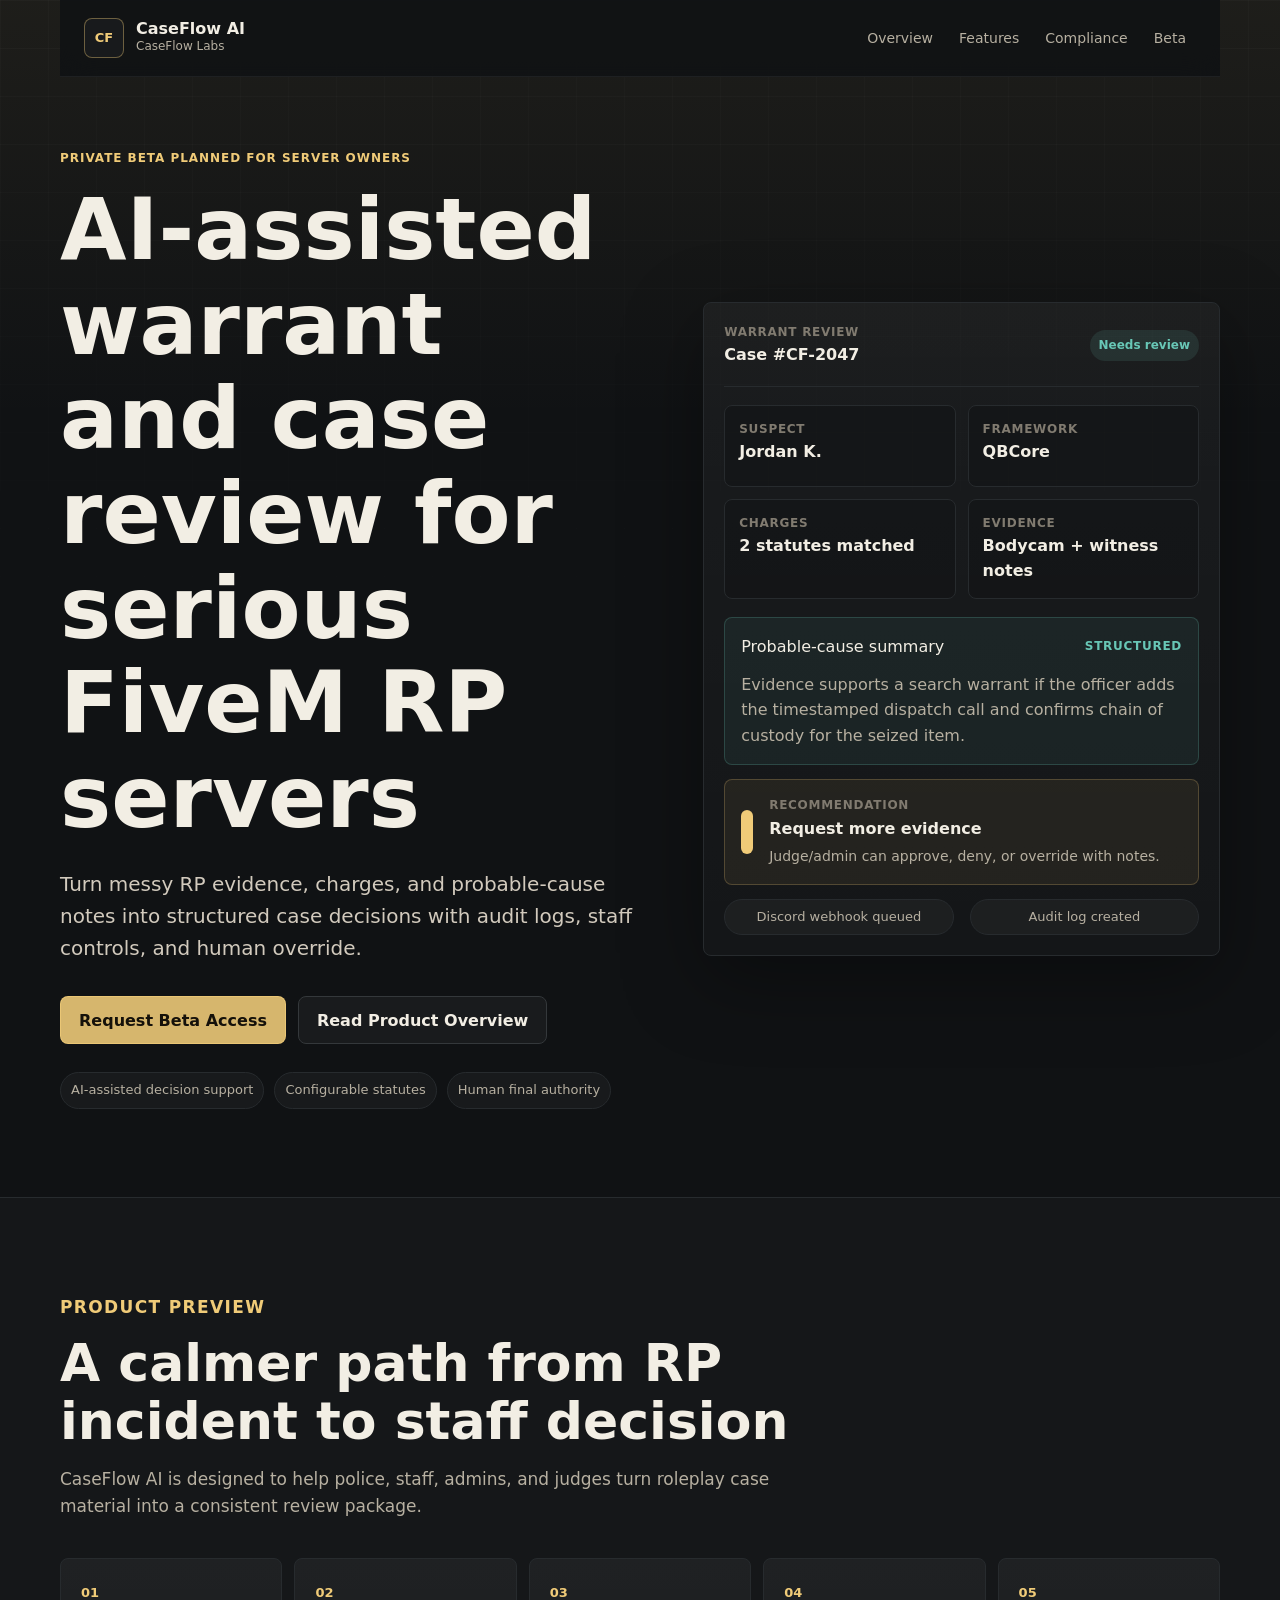
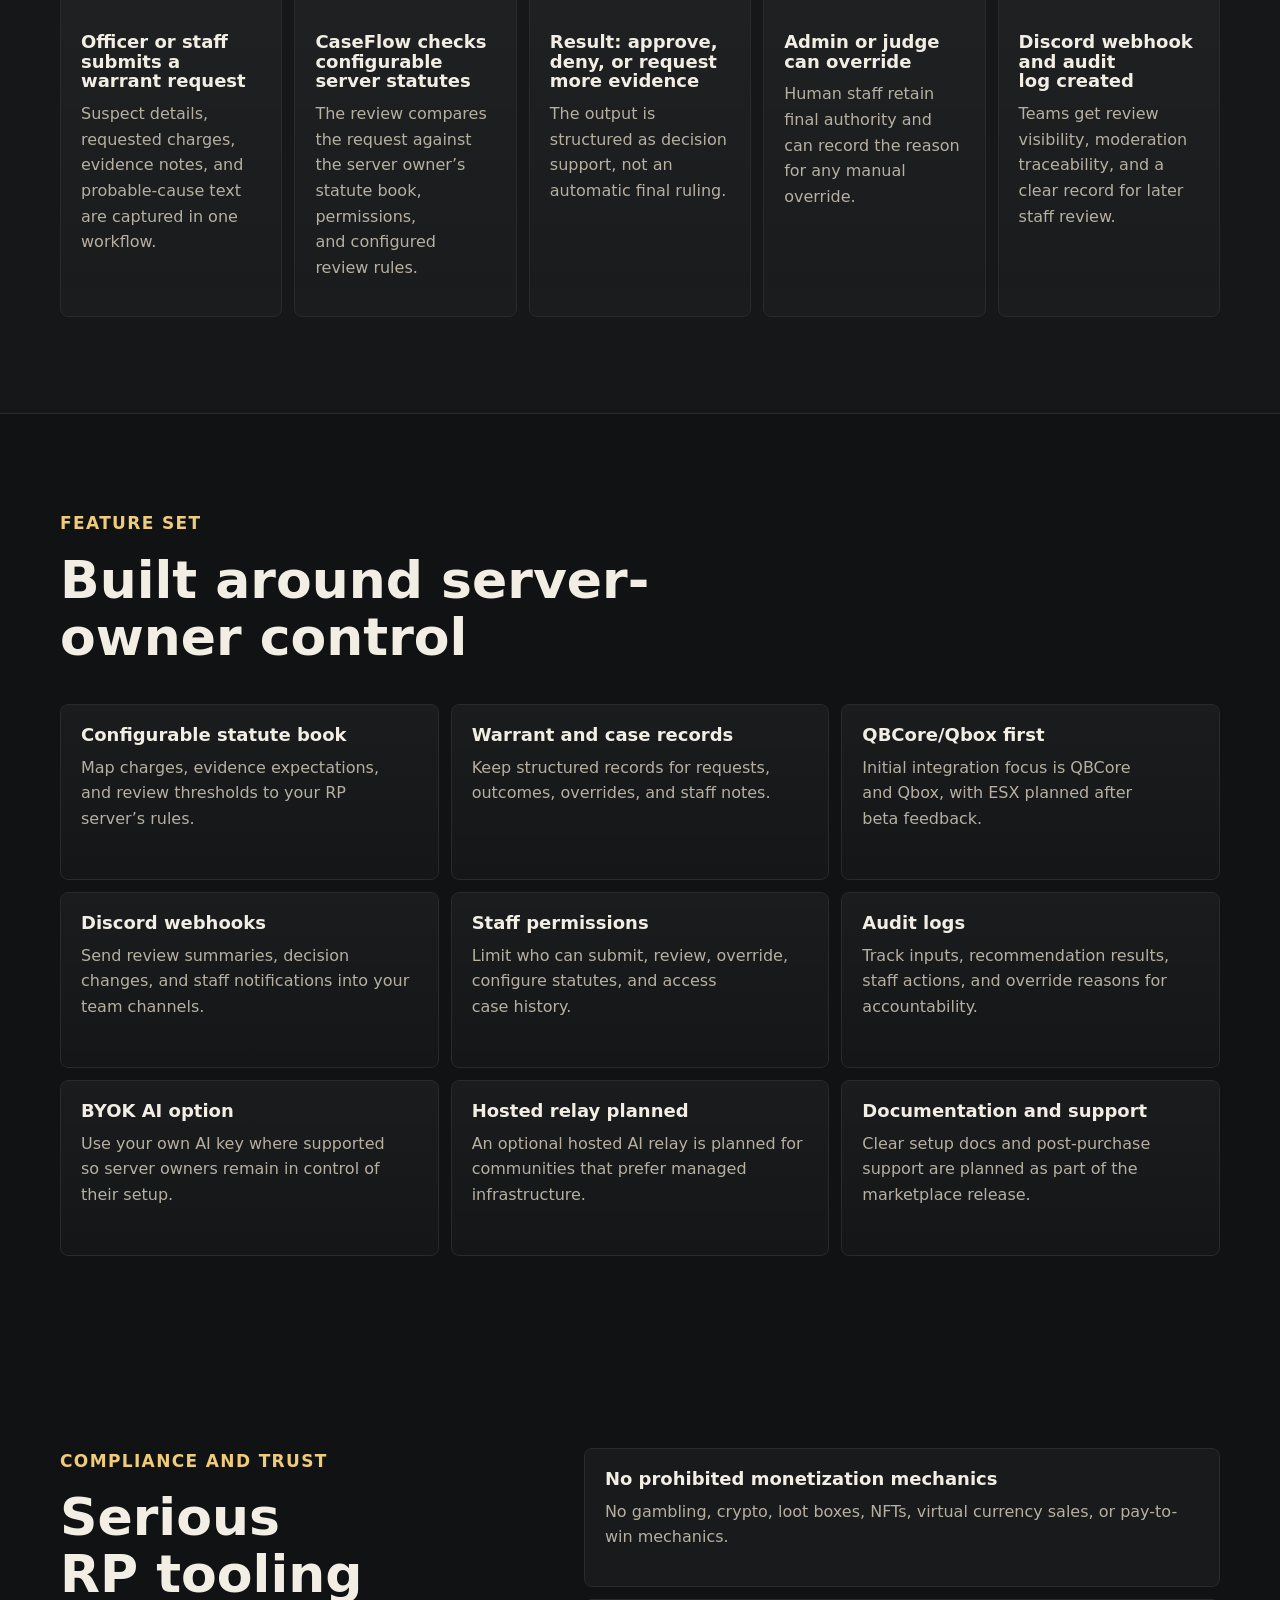
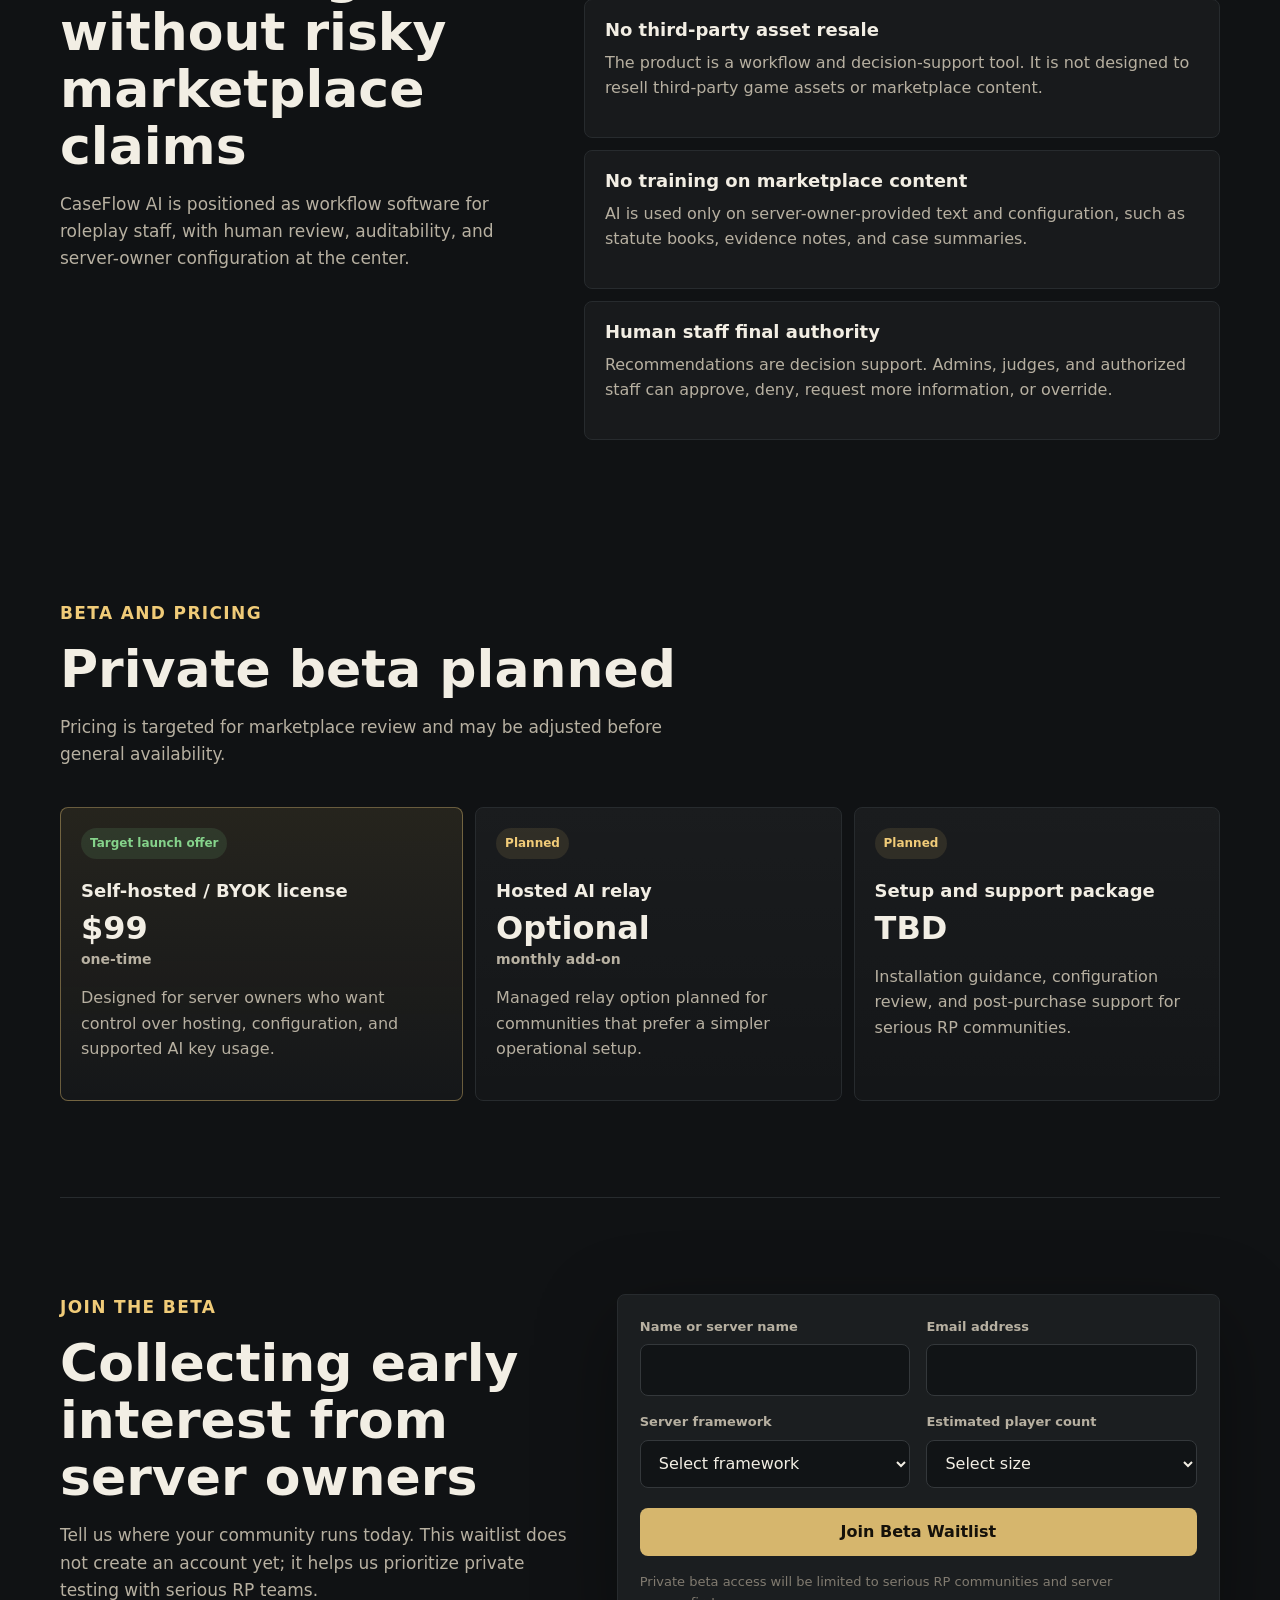
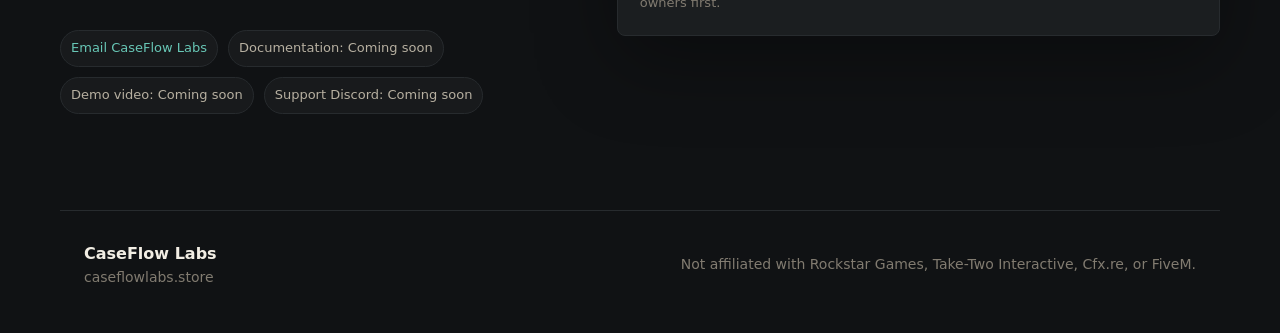
==== index.html @ 1d50b31f "Add CaseFlow AI landing page" ====
<!doctype html>
<html lang="en">
  <head>
    <meta charset="utf-8" />
    <meta name="viewport" content="width=device-width, initial-scale=1" />
    <title>AI-Assisted Warrant Review | CaseFlow AI</title>
    <meta
      name="description"
      content="CaseFlow AI helps serious FiveM RP servers structure warrant requests, evidence notes, case decisions, audit logs, and human staff review."
    />
    <meta name="robots" content="index, follow" />
    <link rel="canonical" href="https://caseflowlabs.store/" />
    <meta property="og:type" content="website" />
    <meta property="og:title" content="CaseFlow AI by CaseFlow Labs" />
    <meta
      property="og:description"
      content="AI-assisted warrant and case review workflow for serious FiveM RP servers."
    />
    <meta property="og:url" content="https://caseflowlabs.store/" />
    <meta property="og:image" content="https://caseflowlabs.store/og-image.svg" />
    <meta name="twitter:card" content="summary_large_image" />
    <meta name="theme-color" content="#101214" />
    <link rel="icon" href="data:image/svg+xml,%3Csvg xmlns='http://www.w3.org/2000/svg' viewBox='0 0 64 64'%3E%3Crect width='64' height='64' rx='14' fill='%23101214'/%3E%3Cpath d='M18 18h28v6H18zm0 11h28v5H18zm0 10h18v5H18z' fill='%23d6b66d'/%3E%3Cpath d='M42 38l5 5 9-12' stroke='%2368c7b6' stroke-width='5' fill='none' stroke-linecap='round' stroke-linejoin='round'/%3E%3C/svg%3E" />
    <link rel="stylesheet" href="styles.css" />
    <script type="application/ld+json">
      {
        "@context": "https://schema.org",
        "@graph": [
          {
            "@type": "Organization",
            "name": "CaseFlow Labs",
            "url": "https://caseflowlabs.store/",
            "email": "hello@caseflowlabs.store"
          },
          {
            "@type": "SoftwareApplication",
            "name": "CaseFlow AI",
            "applicationCategory": "BusinessApplication",
            "operatingSystem": "Web, FiveM server environments",
            "description": "AI-assisted warrant and case-review decision support for serious FiveM roleplay servers, with configurable statutes, audit logs, staff controls, and human override.",
            "offers": {
              "@type": "Offer",
              "price": "99",
              "priceCurrency": "USD",
              "availability": "https://schema.org/PreOrder"
            },
            "publisher": {
              "@type": "Organization",
              "name": "CaseFlow Labs"
            }
          }
        ]
      }
    </script>
  </head>
  <body>
    <header class="site-header">
      <a class="brand" href="#top" aria-label="CaseFlow AI home">
        <span class="brand-mark" aria-hidden="true">CF</span>
        <span>
          <strong>CaseFlow AI</strong>
          <small>CaseFlow Labs</small>
        </span>
      </a>

      <nav class="nav" aria-label="Primary navigation">
        <a href="#overview">Overview</a>
        <a href="#features">Features</a>
        <a href="#trust">Compliance</a>
        <a href="#beta">Beta</a>
      </nav>
    </header>

    <main id="top">
      <section class="hero section-shell" aria-labelledby="hero-title">
        <div class="hero-copy">
          <p class="eyebrow">Private beta planned for server owners</p>
          <h1 id="hero-title">
            AI-assisted warrant and case review for serious FiveM RP servers
          </h1>
          <p class="hero-subtext">
            Turn messy RP evidence, charges, and probable-cause notes into
            structured case decisions with audit logs, staff controls, and
            human override.
          </p>

          <div class="cta-row" aria-label="Primary calls to action">
            <a
              class="button button-primary"
              href="mailto:hello@caseflowlabs.store?subject=CaseFlow%20AI%20Beta%20Access"
            >
              Request Beta Access
            </a>
            <a class="button button-secondary" href="#overview">
              Read Product Overview
            </a>
          </div>

          <div class="hero-proof" aria-label="Product positioning">
            <span>AI-assisted decision support</span>
            <span>Configurable statutes</span>
            <span>Human final authority</span>
          </div>
        </div>

        <aside class="case-panel" aria-label="CaseFlow AI product preview">
          <div class="panel-topbar">
            <div>
              <span class="panel-kicker">Warrant Review</span>
              <strong>Case #CF-2047</strong>
            </div>
            <span class="status-pill status-review">Needs review</span>
          </div>

          <div class="case-grid">
            <div>
              <span class="field-label">Suspect</span>
              <strong>Jordan K.</strong>
            </div>
            <div>
              <span class="field-label">Framework</span>
              <strong>QBCore</strong>
            </div>
            <div>
              <span class="field-label">Charges</span>
              <strong>2 statutes matched</strong>
            </div>
            <div>
              <span class="field-label">Evidence</span>
              <strong>Bodycam + witness notes</strong>
            </div>
          </div>

          <div class="evidence-card">
            <div class="card-heading">
              <span>Probable-cause summary</span>
              <span class="confidence">Structured</span>
            </div>
            <p>
              Evidence supports a search warrant if the officer adds the
              timestamped dispatch call and confirms chain of custody for the
              seized item.
            </p>
          </div>

          <div class="recommendation">
            <span class="signal signal-info" aria-hidden="true"></span>
            <div>
              <span class="field-label">Recommendation</span>
              <strong>Request more evidence</strong>
              <p>Judge/admin can approve, deny, or override with notes.</p>
            </div>
          </div>

          <div class="audit-row">
            <span>Discord webhook queued</span>
            <span>Audit log created</span>
          </div>
        </aside>
      </section>

      <section class="section-shell section-band" id="overview" aria-labelledby="overview-title">
        <div class="section-heading">
          <p class="eyebrow">Product preview</p>
          <h2 id="overview-title">A calmer path from RP incident to staff decision</h2>
          <p>
            CaseFlow AI is designed to help police, staff, admins, and judges
            turn roleplay case material into a consistent review package.
          </p>
        </div>

        <div class="process-grid">
          <article class="process-step">
            <span class="step-number">01</span>
            <h3>Officer or staff submits a warrant request</h3>
            <p>Suspect details, requested charges, evidence notes, and probable-cause text are captured in one workflow.</p>
          </article>
          <article class="process-step">
            <span class="step-number">02</span>
            <h3>CaseFlow checks configurable server statutes</h3>
            <p>The review compares the request against the server owner’s statute book, permissions, and configured review rules.</p>
          </article>
          <article class="process-step">
            <span class="step-number">03</span>
            <h3>Result: approve, deny, or request more evidence</h3>
            <p>The output is structured as decision support, not an automatic final ruling.</p>
          </article>
          <article class="process-step">
            <span class="step-number">04</span>
            <h3>Admin or judge can override</h3>
            <p>Human staff retain final authority and can record the reason for any manual override.</p>
          </article>
          <article class="process-step">
            <span class="step-number">05</span>
            <h3>Discord webhook and audit log created</h3>
            <p>Teams get review visibility, moderation traceability, and a clear record for later staff review.</p>
          </article>
        </div>
      </section>

      <section class="section-shell" id="features" aria-labelledby="features-title">
        <div class="section-heading compact">
          <p class="eyebrow">Feature set</p>
          <h2 id="features-title">Built around server-owner control</h2>
        </div>

        <div class="feature-grid">
          <article class="feature-card">
            <h3>Configurable statute book</h3>
            <p>Map charges, evidence expectations, and review thresholds to your RP server’s rules.</p>
          </article>
          <article class="feature-card">
            <h3>Warrant and case records</h3>
            <p>Keep structured records for requests, outcomes, overrides, and staff notes.</p>
          </article>
          <article class="feature-card">
            <h3>QBCore/Qbox first</h3>
            <p>Initial integration focus is QBCore and Qbox, with ESX planned after beta feedback.</p>
          </article>
          <article class="feature-card">
            <h3>Discord webhooks</h3>
            <p>Send review summaries, decision changes, and staff notifications into your team channels.</p>
          </article>
          <article class="feature-card">
            <h3>Staff permissions</h3>
            <p>Limit who can submit, review, override, configure statutes, and access case history.</p>
          </article>
          <article class="feature-card">
            <h3>Audit logs</h3>
            <p>Track inputs, recommendation results, staff actions, and override reasons for accountability.</p>
          </article>
          <article class="feature-card">
            <h3>BYOK AI option</h3>
            <p>Use your own AI key where supported so server owners remain in control of their setup.</p>
          </article>
          <article class="feature-card">
            <h3>Hosted relay planned</h3>
            <p>An optional hosted AI relay is planned for communities that prefer managed infrastructure.</p>
          </article>
          <article class="feature-card">
            <h3>Documentation and support</h3>
            <p>Clear setup docs and post-purchase support are planned as part of the marketplace release.</p>
          </article>
        </div>
      </section>

      <section class="section-shell trust-layout" id="trust" aria-labelledby="trust-title">
        <div class="section-heading sticky-heading">
          <p class="eyebrow">Compliance and trust</p>
          <h2 id="trust-title">Serious RP tooling without risky marketplace claims</h2>
          <p>
            CaseFlow AI is positioned as workflow software for roleplay staff,
            with human review, auditability, and server-owner configuration at
            the center.
          </p>
        </div>

        <div class="trust-list">
          <article>
            <h3>No prohibited monetization mechanics</h3>
            <p>No gambling, crypto, loot boxes, NFTs, virtual currency sales, or pay-to-win mechanics.</p>
          </article>
          <article>
            <h3>No third-party asset resale</h3>
            <p>The product is a workflow and decision-support tool. It is not designed to resell third-party game assets or marketplace content.</p>
          </article>
          <article>
            <h3>No training on marketplace content</h3>
            <p>AI is used only on server-owner-provided text and configuration, such as statute books, evidence notes, and case summaries.</p>
          </article>
          <article>
            <h3>Human staff final authority</h3>
            <p>Recommendations are decision support. Admins, judges, and authorized staff can approve, deny, request more information, or override.</p>
          </article>
        </div>
      </section>

      <section class="section-shell pricing-section" id="pricing" aria-labelledby="pricing-title">
        <div class="section-heading compact">
          <p class="eyebrow">Beta and pricing</p>
          <h2 id="pricing-title">Private beta planned</h2>
          <p>
            Pricing is targeted for marketplace review and may be adjusted
            before general availability.
          </p>
        </div>

        <div class="pricing-grid">
          <article class="pricing-card highlighted">
            <span class="status-pill status-ready">Target launch offer</span>
            <h3>Self-hosted / BYOK license</h3>
            <p class="price">$99 <span>one-time</span></p>
            <p>Designed for server owners who want control over hosting, configuration, and supported AI key usage.</p>
          </article>
          <article class="pricing-card">
            <span class="status-pill status-planned">Planned</span>
            <h3>Hosted AI relay</h3>
            <p class="price">Optional <span>monthly add-on</span></p>
            <p>Managed relay option planned for communities that prefer a simpler operational setup.</p>
          </article>
          <article class="pricing-card">
            <span class="status-pill status-planned">Planned</span>
            <h3>Setup and support package</h3>
            <p class="price">TBD</p>
            <p>Installation guidance, configuration review, and post-purchase support for serious RP communities.</p>
          </article>
        </div>
      </section>

      <section class="section-shell beta-section" id="beta" aria-labelledby="beta-title">
        <div class="beta-copy">
          <p class="eyebrow">Join the beta</p>
          <h2 id="beta-title">Collecting early interest from server owners</h2>
          <p>
            Tell us where your community runs today. This waitlist does not
            create an account yet; it helps us prioritize private testing with
            serious RP teams.
          </p>

          <div class="resource-links" aria-label="Product resources">
            <a href="mailto:hello@caseflowlabs.store?subject=CaseFlow%20AI%20Beta%20Access">Email CaseFlow Labs</a>
            <span>Documentation: Coming soon</span>
            <span>Demo video: Coming soon</span>
            <span>Support Discord: Coming soon</span>
          </div>
        </div>

        <form class="waitlist-form" id="waitlist-form">
          <div class="form-row">
            <label for="name">Name or server name</label>
            <input id="name" name="name" type="text" autocomplete="organization" required />
          </div>
          <div class="form-row">
            <label for="email">Email address</label>
            <input id="email" name="email" type="email" autocomplete="email" required />
          </div>
          <div class="form-row">
            <label for="framework">Server framework</label>
            <select id="framework" name="framework" required>
              <option value="" selected disabled>Select framework</option>
              <option>QBCore</option>
              <option>Qbox</option>
              <option>ESX</option>
              <option>Other</option>
            </select>
          </div>
          <div class="form-row">
            <label for="players">Estimated player count</label>
            <select id="players" name="players" required>
              <option value="" selected disabled>Select size</option>
              <option>Under 50</option>
              <option>50-100</option>
              <option>100-250</option>
              <option>250+</option>
            </select>
          </div>

          <button class="button button-primary form-button" type="submit">
            Join Beta Waitlist
          </button>
          <p class="form-note">
            Private beta access will be limited to serious RP communities and
            server owners first.
          </p>
          <p class="form-success" id="form-success" role="status" aria-live="polite" hidden>
            Thanks - you're on the CaseFlow AI beta list. We'll reach out when
            private testing opens.
          </p>
        </form>
      </section>
    </main>

    <footer class="site-footer">
      <div>
        <strong>CaseFlow Labs</strong>
        <p>caseflowlabs.store</p>
      </div>
      <p>
        Not affiliated with Rockstar Games, Take-Two Interactive, Cfx.re, or
        FiveM.
      </p>
    </footer>

    <script src="script.js" defer></script>
  </body>
</html>
---- styles.css ----
:root {
  color-scheme: dark;
  --bg: #101214;
  --bg-2: #151719;
  --panel: #1b1e20;
  --panel-2: #202427;
  --line: #34383b;
  --line-soft: #272b2e;
  --text: #f2eee4;
  --muted: #b7b0a1;
  --quiet: #817b70;
  --gold: #d6b66d;
  --gold-strong: #f0cb78;
  --teal: #68c7b6;
  --green: #85d38b;
  --red: #e06a61;
  --shadow: 0 24px 80px rgba(0, 0, 0, 0.34);
  --radius: 8px;
  --max: 1160px;
}

* {
  box-sizing: border-box;
}

html {
  scroll-behavior: smooth;
}

body {
  margin: 0;
  min-width: 320px;
  background:
    linear-gradient(180deg, rgba(214, 182, 109, 0.07) 0, transparent 420px),
    var(--bg);
  color: var(--text);
  font-family:
    Inter, ui-sans-serif, system-ui, -apple-system, BlinkMacSystemFont,
    "Segoe UI", sans-serif;
  font-feature-settings: "kern", "liga", "tnum";
  line-height: 1.6;
}

body::before {
  position: fixed;
  inset: 0;
  z-index: -1;
  pointer-events: none;
  content: "";
  background-image:
    linear-gradient(rgba(255, 255, 255, 0.025) 1px, transparent 1px),
    linear-gradient(90deg, rgba(255, 255, 255, 0.02) 1px, transparent 1px);
  background-size: 48px 48px;
  mask-image: linear-gradient(to bottom, black, transparent 78%);
}

a {
  color: inherit;
  text-decoration: none;
}

button,
input,
select {
  font: inherit;
}

input,
select {
  width: 100%;
  min-height: 48px;
  border: 1px solid var(--line);
  border-radius: var(--radius);
  background: #111416;
  color: var(--text);
  padding: 12px 14px;
  outline: none;
}

input:focus-visible,
select:focus-visible,
a:focus-visible,
button:focus-visible {
  outline: 2px solid var(--teal);
  outline-offset: 3px;
}

.site-header {
  position: sticky;
  top: 0;
  z-index: 20;
  display: flex;
  align-items: center;
  justify-content: space-between;
  gap: 24px;
  max-width: var(--max);
  margin-inline: auto;
  padding: 18px 24px;
  background: rgba(16, 18, 20, 0.86);
  border-bottom: 1px solid rgba(255, 255, 255, 0.06);
  backdrop-filter: blur(16px);
}

.brand {
  display: inline-flex;
  align-items: center;
  gap: 12px;
  min-width: fit-content;
}

.brand-mark {
  display: grid;
  width: 40px;
  height: 40px;
  place-items: center;
  border: 1px solid rgba(214, 182, 109, 0.45);
  border-radius: var(--radius);
  background: #181a1c;
  color: var(--gold-strong);
  font-size: 13px;
  font-weight: 800;
}

.brand strong,
.brand small {
  display: block;
}

.brand strong {
  line-height: 1.1;
}

.brand small {
  color: var(--muted);
  font-size: 12px;
}

.nav {
  display: flex;
  align-items: center;
  justify-content: flex-end;
  gap: 6px;
  color: var(--muted);
  font-size: 14px;
}

.nav a {
  border-radius: var(--radius);
  padding: 8px 10px;
}

.nav a:hover {
  background: rgba(255, 255, 255, 0.06);
  color: var(--text);
}

.section-shell {
  width: min(var(--max), calc(100% - 40px));
  margin-inline: auto;
  padding-block: 96px;
}

.hero {
  display: grid;
  grid-template-columns: minmax(0, 1fr) minmax(360px, 0.88fr);
  align-items: center;
  gap: 56px;
  min-height: calc(100vh - 77px);
  padding-block: 72px 88px;
}

.hero-copy {
  max-width: 720px;
}

.eyebrow {
  margin: 0 0 14px;
  color: var(--gold-strong);
  font-size: 12px;
  font-weight: 800;
  letter-spacing: 0.08em;
  text-transform: uppercase;
}

h1,
h2,
h3,
p {
  margin-top: 0;
}

h1,
h2,
h3 {
  line-height: 1.1;
  letter-spacing: 0;
  text-wrap: balance;
}

h1 {
  max-width: 13ch;
  margin-bottom: 24px;
  font-size: clamp(44px, 7.2vw, 86px);
}

h2 {
  margin-bottom: 16px;
  font-size: clamp(32px, 4.2vw, 52px);
}

h3 {
  margin-bottom: 10px;
  font-size: 18px;
}

p {
  color: var(--muted);
  text-wrap: pretty;
}

.hero-subtext {
  max-width: 64ch;
  margin-bottom: 32px;
  color: #d2cabd;
  font-size: 20px;
}

.cta-row {
  display: flex;
  flex-wrap: wrap;
  gap: 12px;
  margin-bottom: 28px;
}

.button {
  display: inline-flex;
  min-height: 48px;
  align-items: center;
  justify-content: center;
  border-radius: var(--radius);
  padding: 12px 18px;
  font-weight: 800;
  line-height: 1.2;
}

.button-primary {
  border: 1px solid rgba(240, 203, 120, 0.78);
  background: var(--gold);
  color: #15110a;
}

.button-primary:hover {
  background: var(--gold-strong);
}

.button-secondary {
  border: 1px solid var(--line);
  background: rgba(255, 255, 255, 0.04);
  color: var(--text);
}

.button-secondary:hover {
  border-color: rgba(104, 199, 182, 0.5);
  background: rgba(104, 199, 182, 0.08);
}

.hero-proof {
  display: flex;
  flex-wrap: wrap;
  gap: 10px;
  color: var(--muted);
  font-size: 13px;
}

.hero-proof span,
.audit-row span,
.resource-links span,
.resource-links a {
  border: 1px solid var(--line-soft);
  border-radius: 999px;
  background: rgba(255, 255, 255, 0.035);
  padding: 7px 10px;
}

.case-panel,
.feature-card,
.process-step,
.pricing-card,
.trust-list article,
.waitlist-form {
  border: 1px solid var(--line-soft);
  border-radius: var(--radius);
  background: linear-gradient(180deg, rgba(255, 255, 255, 0.045), rgba(255, 255, 255, 0.02));
}

.case-panel {
  box-shadow: var(--shadow);
  padding: 20px;
}

.panel-topbar,
.card-heading,
.audit-row,
.recommendation {
  display: flex;
  align-items: center;
  justify-content: space-between;
  gap: 16px;
}

.panel-topbar {
  border-bottom: 1px solid var(--line-soft);
  padding-bottom: 18px;
}

.panel-kicker,
.field-label,
.confidence {
  display: block;
  color: var(--quiet);
  font-size: 12px;
  font-weight: 800;
  letter-spacing: 0.06em;
  text-transform: uppercase;
}

.status-pill {
  display: inline-flex;
  width: fit-content;
  align-items: center;
  border-radius: 999px;
  padding: 6px 9px;
  font-size: 12px;
  font-weight: 800;
  white-space: nowrap;
}

.status-review {
  background: rgba(104, 199, 182, 0.12);
  color: var(--teal);
}

.status-ready {
  background: rgba(133, 211, 139, 0.12);
  color: var(--green);
}

.status-planned {
  background: rgba(214, 182, 109, 0.12);
  color: var(--gold-strong);
}

.case-grid {
  display: grid;
  grid-template-columns: repeat(2, 1fr);
  gap: 12px;
  padding-block: 18px;
}

.case-grid > div {
  min-height: 82px;
  border: 1px solid var(--line-soft);
  border-radius: var(--radius);
  background: rgba(0, 0, 0, 0.16);
  padding: 14px;
}

.evidence-card {
  border: 1px solid rgba(104, 199, 182, 0.22);
  border-radius: var(--radius);
  background: rgba(104, 199, 182, 0.07);
  padding: 16px;
}

.evidence-card p {
  margin: 12px 0 0;
}

.confidence {
  color: var(--teal);
}

.recommendation {
  justify-content: flex-start;
  margin-top: 14px;
  border: 1px solid rgba(214, 182, 109, 0.26);
  border-radius: var(--radius);
  background: rgba(214, 182, 109, 0.08);
  padding: 16px;
}

.recommendation p {
  margin: 4px 0 0;
  font-size: 14px;
}

.signal {
  width: 12px;
  height: 44px;
  border-radius: 999px;
  flex: 0 0 auto;
}

.signal-info {
  background: var(--gold-strong);
}

.audit-row {
  align-items: stretch;
  margin-top: 14px;
  color: var(--muted);
  font-size: 13px;
}

.audit-row span {
  flex: 1;
  text-align: center;
}

.section-band {
  width: 100%;
  max-width: none;
  border-block: 1px solid var(--line-soft);
  background: var(--bg-2);
  padding-inline: max(20px, calc((100% - var(--max)) / 2));
}

.section-heading {
  max-width: 760px;
  margin-bottom: 38px;
}

.section-heading.compact {
  max-width: 650px;
}

.section-heading p,
.beta-copy p {
  font-size: 17px;
}

.process-grid {
  display: grid;
  grid-template-columns: repeat(5, 1fr);
  gap: 12px;
}

.process-step,
.feature-card,
.pricing-card,
.trust-list article {
  padding: 20px;
}

.process-step {
  min-height: 240px;
}

.step-number {
  display: inline-block;
  margin-bottom: 28px;
  color: var(--gold-strong);
  font-size: 13px;
  font-weight: 900;
}

.feature-grid {
  display: grid;
  grid-template-columns: repeat(3, 1fr);
  gap: 12px;
}

.feature-card {
  min-height: 176px;
}

.trust-layout {
  display: grid;
  grid-template-columns: 0.86fr 1.14fr;
  gap: 44px;
}

.sticky-heading {
  position: sticky;
  top: 112px;
  align-self: start;
  margin-bottom: 0;
}

.trust-list {
  display: grid;
  gap: 12px;
}

.trust-list article {
  background: rgba(255, 255, 255, 0.035);
}

.pricing-section {
  padding-top: 64px;
}

.pricing-grid {
  display: grid;
  grid-template-columns: 1.1fr 1fr 1fr;
  gap: 12px;
}

.pricing-card {
  min-height: 294px;
}

.pricing-card.highlighted {
  border-color: rgba(214, 182, 109, 0.44);
  background: linear-gradient(180deg, rgba(214, 182, 109, 0.11), rgba(255, 255, 255, 0.025));
}

.pricing-card h3 {
  margin-top: 22px;
}

.price {
  margin-bottom: 18px;
  color: var(--text);
  font-size: 32px;
  font-weight: 900;
  line-height: 1.1;
}

.price span {
  display: block;
  margin-top: 6px;
  color: var(--muted);
  font-size: 14px;
  font-weight: 700;
}

.beta-section {
  display: grid;
  grid-template-columns: 0.85fr 1fr;
  gap: 44px;
  align-items: start;
  border-top: 1px solid var(--line-soft);
}

.resource-links {
  display: flex;
  flex-wrap: wrap;
  gap: 10px;
  margin-top: 26px;
  color: var(--muted);
  font-size: 13px;
}

.resource-links a {
  color: var(--teal);
}

.resource-links a:hover {
  border-color: rgba(104, 199, 182, 0.5);
}

.waitlist-form {
  display: grid;
  grid-template-columns: repeat(2, 1fr);
  gap: 16px;
  padding: 22px;
  background: var(--panel);
  box-shadow: var(--shadow);
}

.form-row {
  display: grid;
  gap: 7px;
}

.form-row label {
  color: var(--muted);
  font-size: 13px;
  font-weight: 800;
}

.form-button,
.form-note,
.form-success {
  grid-column: 1 / -1;
}

.form-button {
  width: 100%;
  margin-top: 4px;
  border: 0;
  cursor: pointer;
}

.form-note {
  margin: 0;
  color: var(--quiet);
  font-size: 13px;
}

.form-success {
  margin: 0;
  border: 1px solid rgba(104, 199, 182, 0.34);
  border-radius: var(--radius);
  background: rgba(104, 199, 182, 0.1);
  color: #c9fff3;
  padding: 14px;
}

.site-footer {
  display: flex;
  align-items: center;
  justify-content: space-between;
  gap: 24px;
  max-width: var(--max);
  margin-inline: auto;
  border-top: 1px solid var(--line-soft);
  padding: 30px 24px 44px;
}

.site-footer p {
  max-width: 660px;
  margin: 0;
  color: var(--quiet);
  font-size: 14px;
}

.site-footer strong {
  display: block;
}

@media (max-width: 980px) {
  .hero,
  .trust-layout,
  .beta-section {
    grid-template-columns: 1fr;
  }

  .hero {
    min-height: auto;
    padding-top: 52px;
  }

  .case-panel {
    max-width: 680px;
  }

  .process-grid,
  .feature-grid,
  .pricing-grid {
    grid-template-columns: repeat(2, 1fr);
  }

  .sticky-heading {
    position: static;
  }
}

@media (max-width: 720px) {
  .site-header {
    position: static;
    display: grid;
    padding: 16px 20px;
  }

  .nav {
    justify-content: flex-start;
    overflow-x: auto;
    padding-bottom: 2px;
  }

  .section-shell {
    width: min(100% - 28px, var(--max));
    padding-block: 68px;
  }

  .section-band {
    width: 100%;
    padding-inline: 14px;
  }

  h1 {
    max-width: none;
    font-size: clamp(40px, 12vw, 56px);
  }

  .hero-subtext {
    font-size: 17px;
  }

  .cta-row,
  .cta-row .button {
    width: 100%;
  }

  .process-grid,
  .feature-grid,
  .pricing-grid,
  .waitlist-form {
    grid-template-columns: 1fr;
  }

  .case-grid {
    grid-template-columns: 1fr;
  }

  .panel-topbar,
  .audit-row,
  .site-footer {
    align-items: flex-start;
    flex-direction: column;
  }

  .audit-row span {
    width: 100%;
  }
}

@media (prefers-reduced-motion: reduce) {
  *,
  *::before,
  *::after {
    scroll-behavior: auto !important;
  }
}
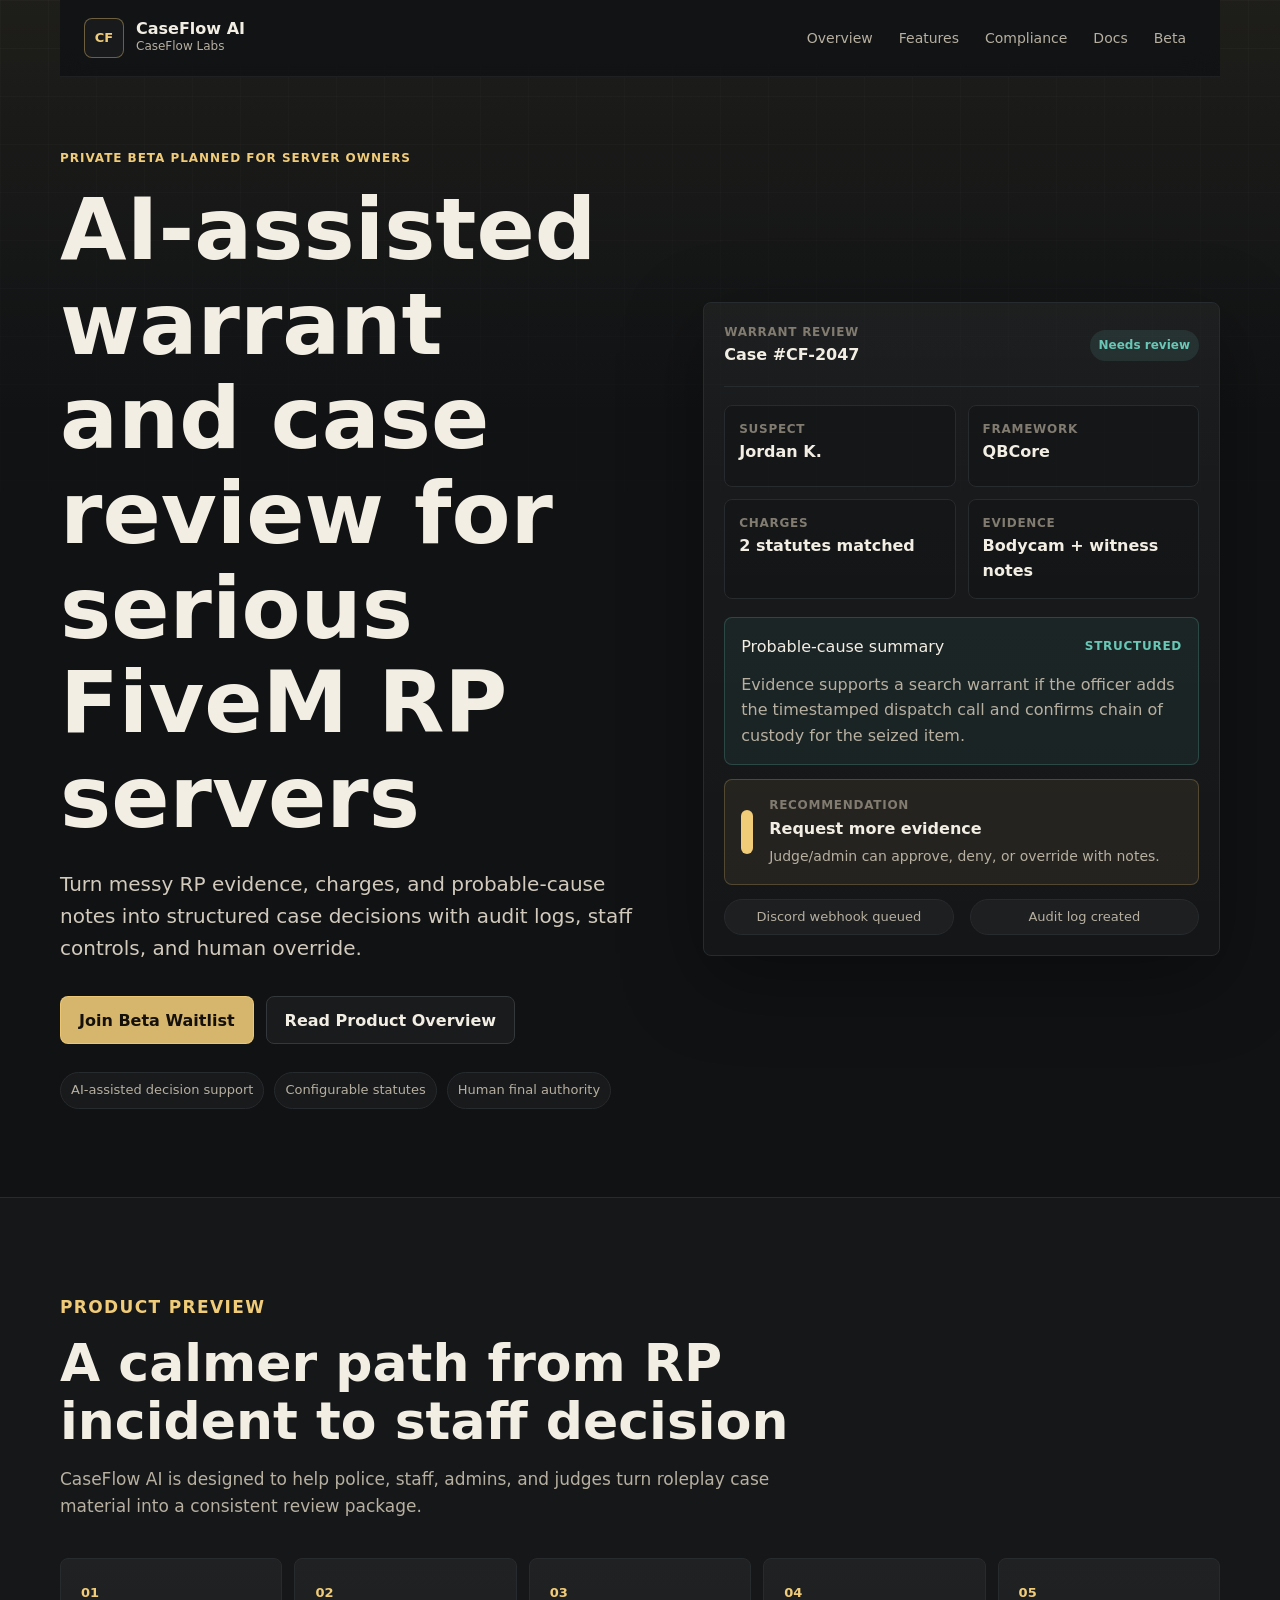
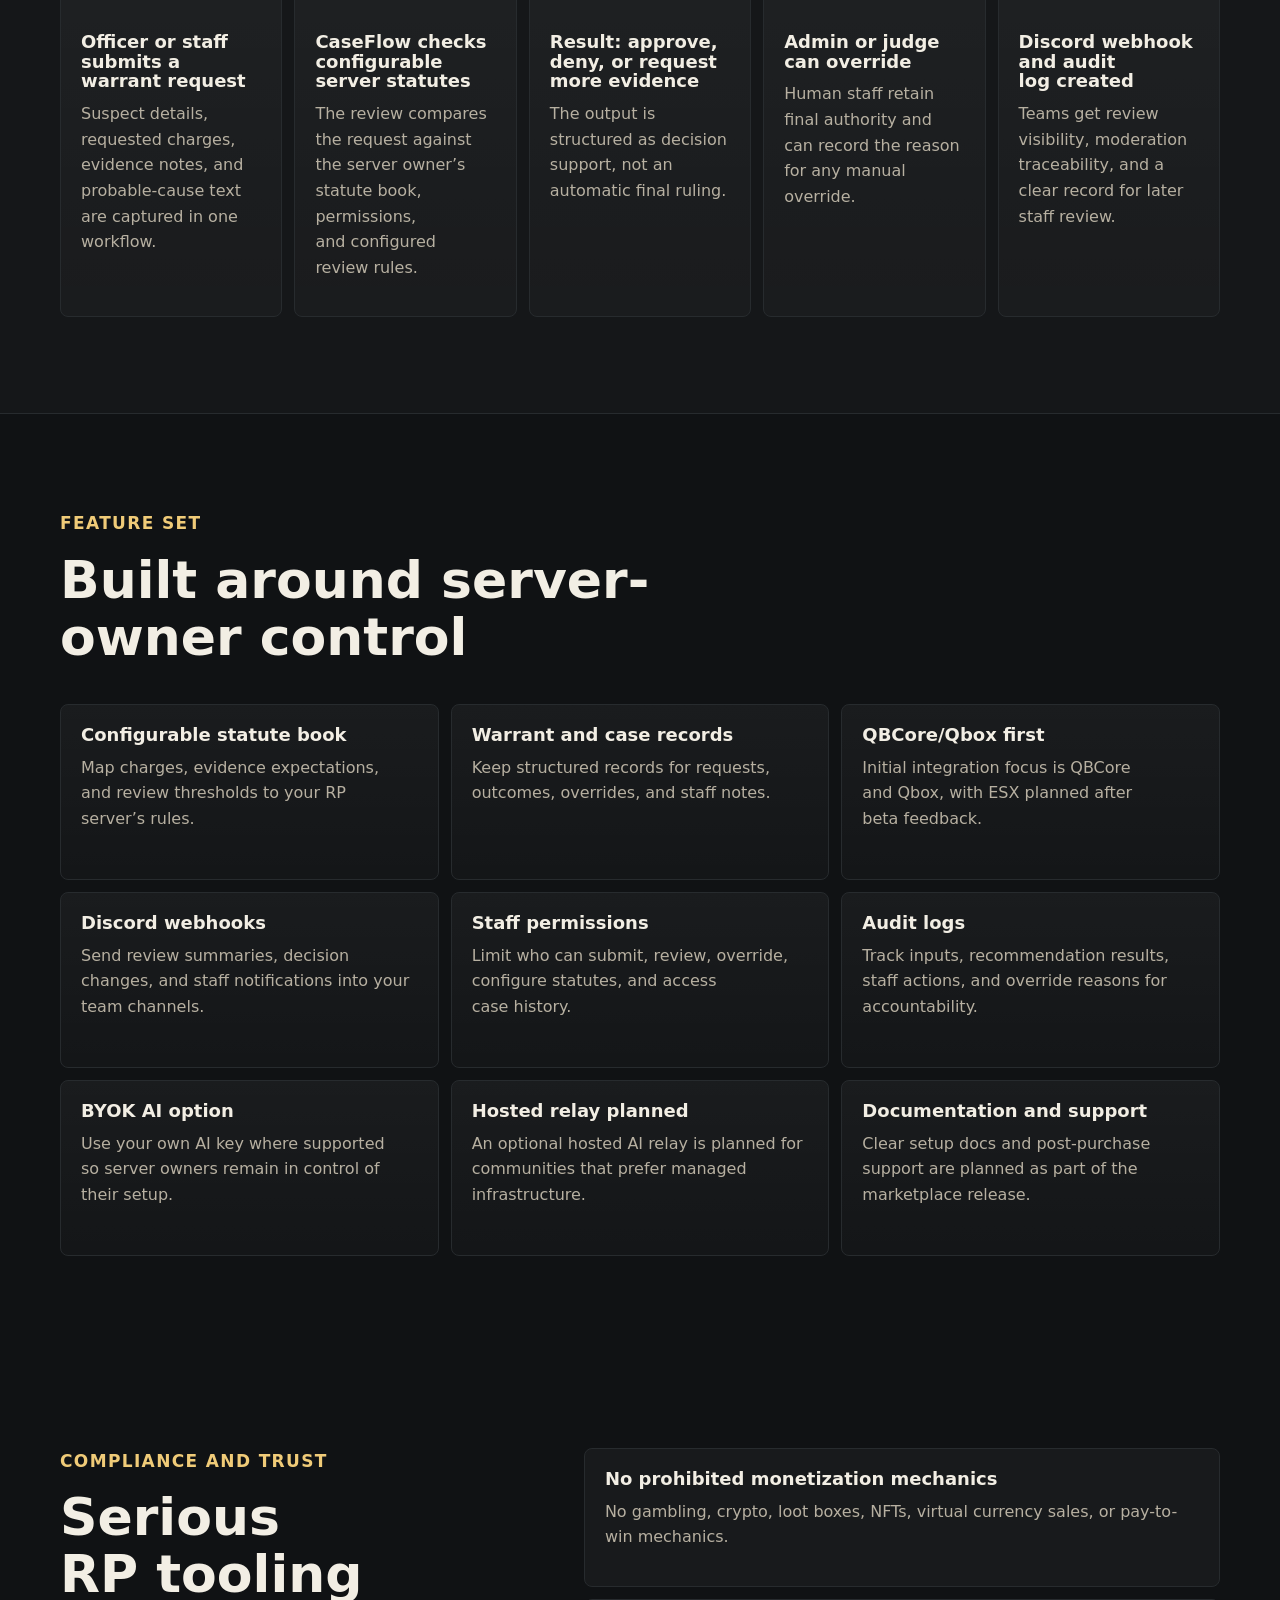
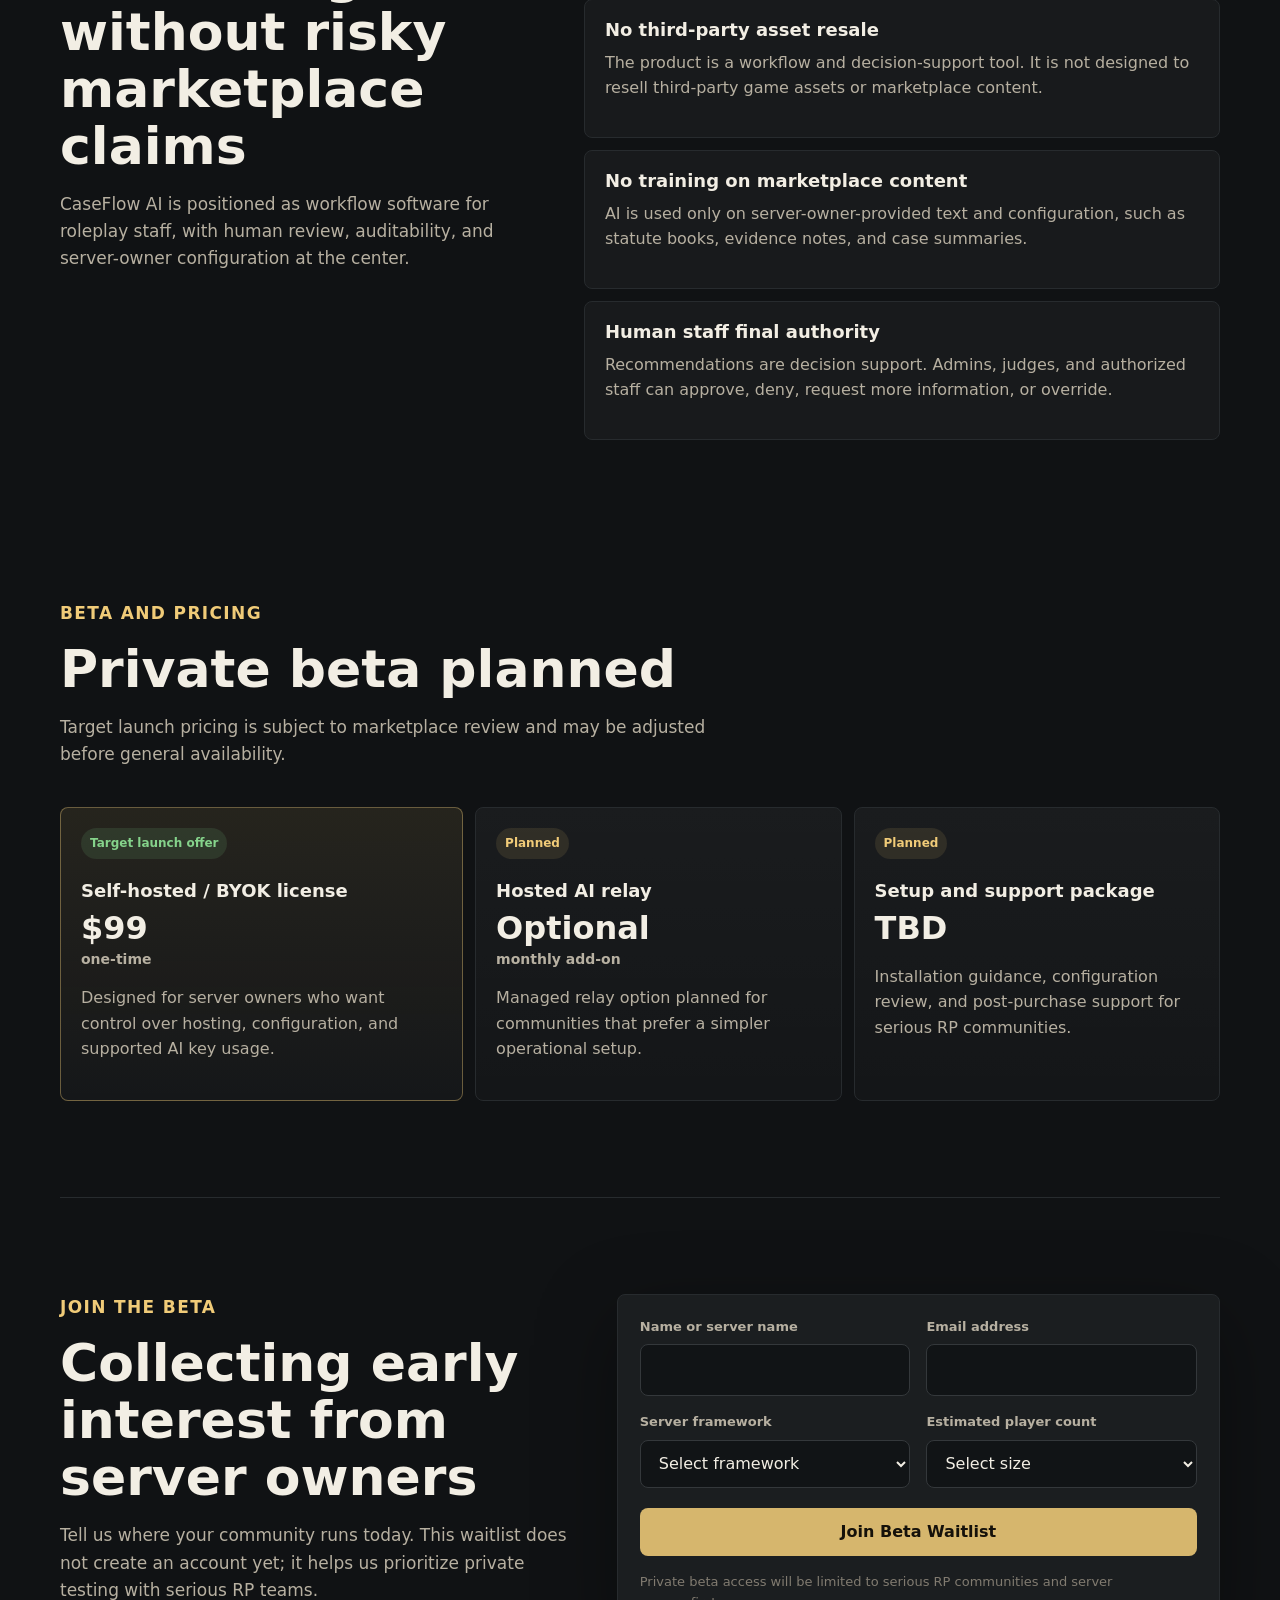
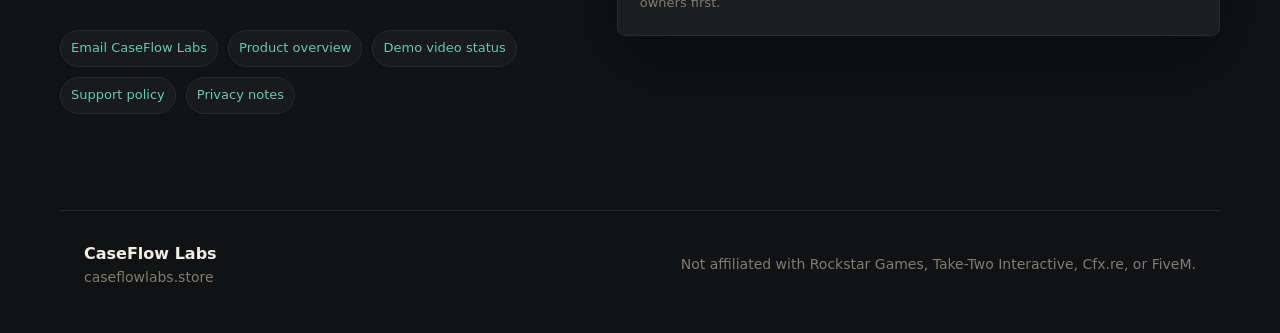
==== commit edd67e4d: "Fix mobile hero and add overview pages" ====
--- a/index.html
+++ b/index.html
@@ -67,6 +67,7 @@
         <a href="#overview">Overview</a>
         <a href="#features">Features</a>
         <a href="#trust">Compliance</a>
+        <a href="docs.html">Docs</a>
         <a href="#beta">Beta</a>
       </nav>
     </header>
@@ -85,13 +86,10 @@
           </p>
 
           <div class="cta-row" aria-label="Primary calls to action">
-            <a
-              class="button button-primary"
-              href="mailto:hello@caseflowlabs.store?subject=CaseFlow%20AI%20Beta%20Access"
-            >
-              Request Beta Access
+            <a class="button button-primary" href="#beta">
+              Join Beta Waitlist
             </a>
-            <a class="button button-secondary" href="#overview">
+            <a class="button button-secondary" href="docs.html">
               Read Product Overview
             </a>
           </div>
@@ -280,8 +278,8 @@
           <p class="eyebrow">Beta and pricing</p>
           <h2 id="pricing-title">Private beta planned</h2>
           <p>
-            Pricing is targeted for marketplace review and may be adjusted
-            before general availability.
+            Target launch pricing is subject to marketplace review and may be
+            adjusted before general availability.
           </p>
         </div>
 
@@ -319,9 +317,10 @@
 
           <div class="resource-links" aria-label="Product resources">
             <a href="mailto:hello@caseflowlabs.store?subject=CaseFlow%20AI%20Beta%20Access">Email CaseFlow Labs</a>
-            <span>Documentation: Coming soon</span>
-            <span>Demo video: Coming soon</span>
-            <span>Support Discord: Coming soon</span>
+            <a href="docs.html">Product overview</a>
+            <a href="docs.html#demo-video">Demo video status</a>
+            <a href="docs.html#support">Support policy</a>
+            <a href="privacy.html">Privacy notes</a>
           </div>
         </div>
 
@@ -363,7 +362,7 @@
             server owners first.
           </p>
           <p class="form-success" id="form-success" role="status" aria-live="polite" hidden>
-            Thanks - you're on the CaseFlow AI beta list. We'll reach out when
+            Thanks &mdash; you&rsquo;re on the CaseFlow AI beta list. We&rsquo;ll reach out when
             private testing opens.
           </p>
         </form>
--- a/styles.css
+++ b/styles.css
@@ -25,11 +25,13 @@
 
 html {
   scroll-behavior: smooth;
+  overflow-x: clip;
 }
 
 body {
   margin: 0;
   min-width: 320px;
+  overflow-x: clip;
   background:
     linear-gradient(180deg, rgba(214, 182, 109, 0.07) 0, transparent 420px),
     var(--bg);
@@ -162,7 +164,7 @@
 
 .hero {
   display: grid;
-  grid-template-columns: minmax(0, 1fr) minmax(360px, 0.88fr);
+  grid-template-columns: minmax(0, 1fr) minmax(320px, 0.88fr);
   align-items: center;
   gap: 56px;
   min-height: calc(100vh - 77px);
@@ -170,6 +172,7 @@
 }
 
 .hero-copy {
+  min-width: 0;
   max-width: 720px;
 }
 
@@ -187,6 +190,7 @@
 h3,
 p {
   margin-top: 0;
+  overflow-wrap: break-word;
 }
 
 h1,
@@ -274,7 +278,6 @@
 
 .hero-proof span,
 .audit-row span,
-.resource-links span,
 .resource-links a {
   border: 1px solid var(--line-soft);
   border-radius: 999px;
@@ -294,6 +297,8 @@
 }
 
 .case-panel {
+  min-width: 0;
+  max-width: 100%;
   box-shadow: var(--shadow);
   padding: 20px;
 }
@@ -630,6 +635,55 @@
   display: block;
 }
 
+.subpage .subpage-hero {
+  padding-block: 72px 38px;
+}
+
+.subpage h1 {
+  max-width: 13ch;
+}
+
+.doc-grid {
+  display: grid;
+  grid-template-columns: repeat(2, minmax(0, 1fr));
+  gap: 12px;
+  padding-top: 24px;
+}
+
+.doc-grid.single-column {
+  max-width: 860px;
+  grid-template-columns: 1fr;
+}
+
+.doc-card {
+  border: 1px solid var(--line-soft);
+  border-radius: var(--radius);
+  background: linear-gradient(180deg, rgba(255, 255, 255, 0.045), rgba(255, 255, 255, 0.02));
+  padding: 22px;
+}
+
+.doc-card h2 {
+  font-size: clamp(24px, 3vw, 34px);
+}
+
+.doc-card ul {
+  display: grid;
+  gap: 10px;
+  margin: 0;
+  padding-left: 20px;
+  color: var(--muted);
+}
+
+.doc-card li::marker {
+  color: var(--gold-strong);
+}
+
+.doc-card a {
+  color: var(--teal);
+  text-decoration: underline;
+  text-underline-offset: 3px;
+}
+
 @media (max-width: 980px) {
   .hero,
   .trust-layout,
@@ -648,7 +702,8 @@
 
   .process-grid,
   .feature-grid,
-  .pricing-grid {
+  .pricing-grid,
+  .doc-grid {
     grid-template-columns: repeat(2, 1fr);
   }
 
@@ -665,9 +720,12 @@
   }
 
   .nav {
+    flex-wrap: wrap;
     justify-content: flex-start;
-    overflow-x: auto;
-    padding-bottom: 2px;
+    gap: 4px;
+    overflow-x: visible;
+    padding-bottom: 0;
+    font-size: 13px;
   }
 
   .section-shell {
@@ -681,12 +739,30 @@
   }
 
   h1 {
-    max-width: none;
-    font-size: clamp(40px, 12vw, 56px);
+    max-width: 11.5ch;
+    font-size: clamp(34px, 9.5vw, 42px);
+    line-height: 1.06;
+  }
+
+  .hero,
+  .hero-copy,
+  .case-panel,
+  .section-heading {
+    min-width: 0;
+    max-width: 100%;
   }
 
   .hero-subtext {
+    max-width: 31ch;
     font-size: 17px;
+  }
+
+  .hero-proof {
+    max-width: 100%;
+  }
+
+  .hero-proof span {
+    max-width: 100%;
   }
 
   .cta-row,
@@ -697,7 +773,8 @@
   .process-grid,
   .feature-grid,
   .pricing-grid,
-  .waitlist-form {
+  .waitlist-form,
+  .doc-grid {
     grid-template-columns: 1fr;
   }
 
@@ -717,6 +794,36 @@
   }
 }
 
+@media (max-width: 430px) {
+  .site-header {
+    padding-inline: 14px;
+  }
+
+  .section-shell {
+    width: min(100% - 24px, var(--max));
+  }
+
+  .hero {
+    gap: 32px;
+    padding-block: 44px 56px;
+  }
+
+  h1 {
+    max-width: 10.5ch;
+    font-size: clamp(32px, 9vw, 36px);
+  }
+
+  .case-panel,
+  .waitlist-form,
+  .process-step,
+  .feature-card,
+  .pricing-card,
+  .trust-list article,
+  .doc-card {
+    padding: 16px;
+  }
+}
+
 @media (prefers-reduced-motion: reduce) {
   *,
   *::before,
